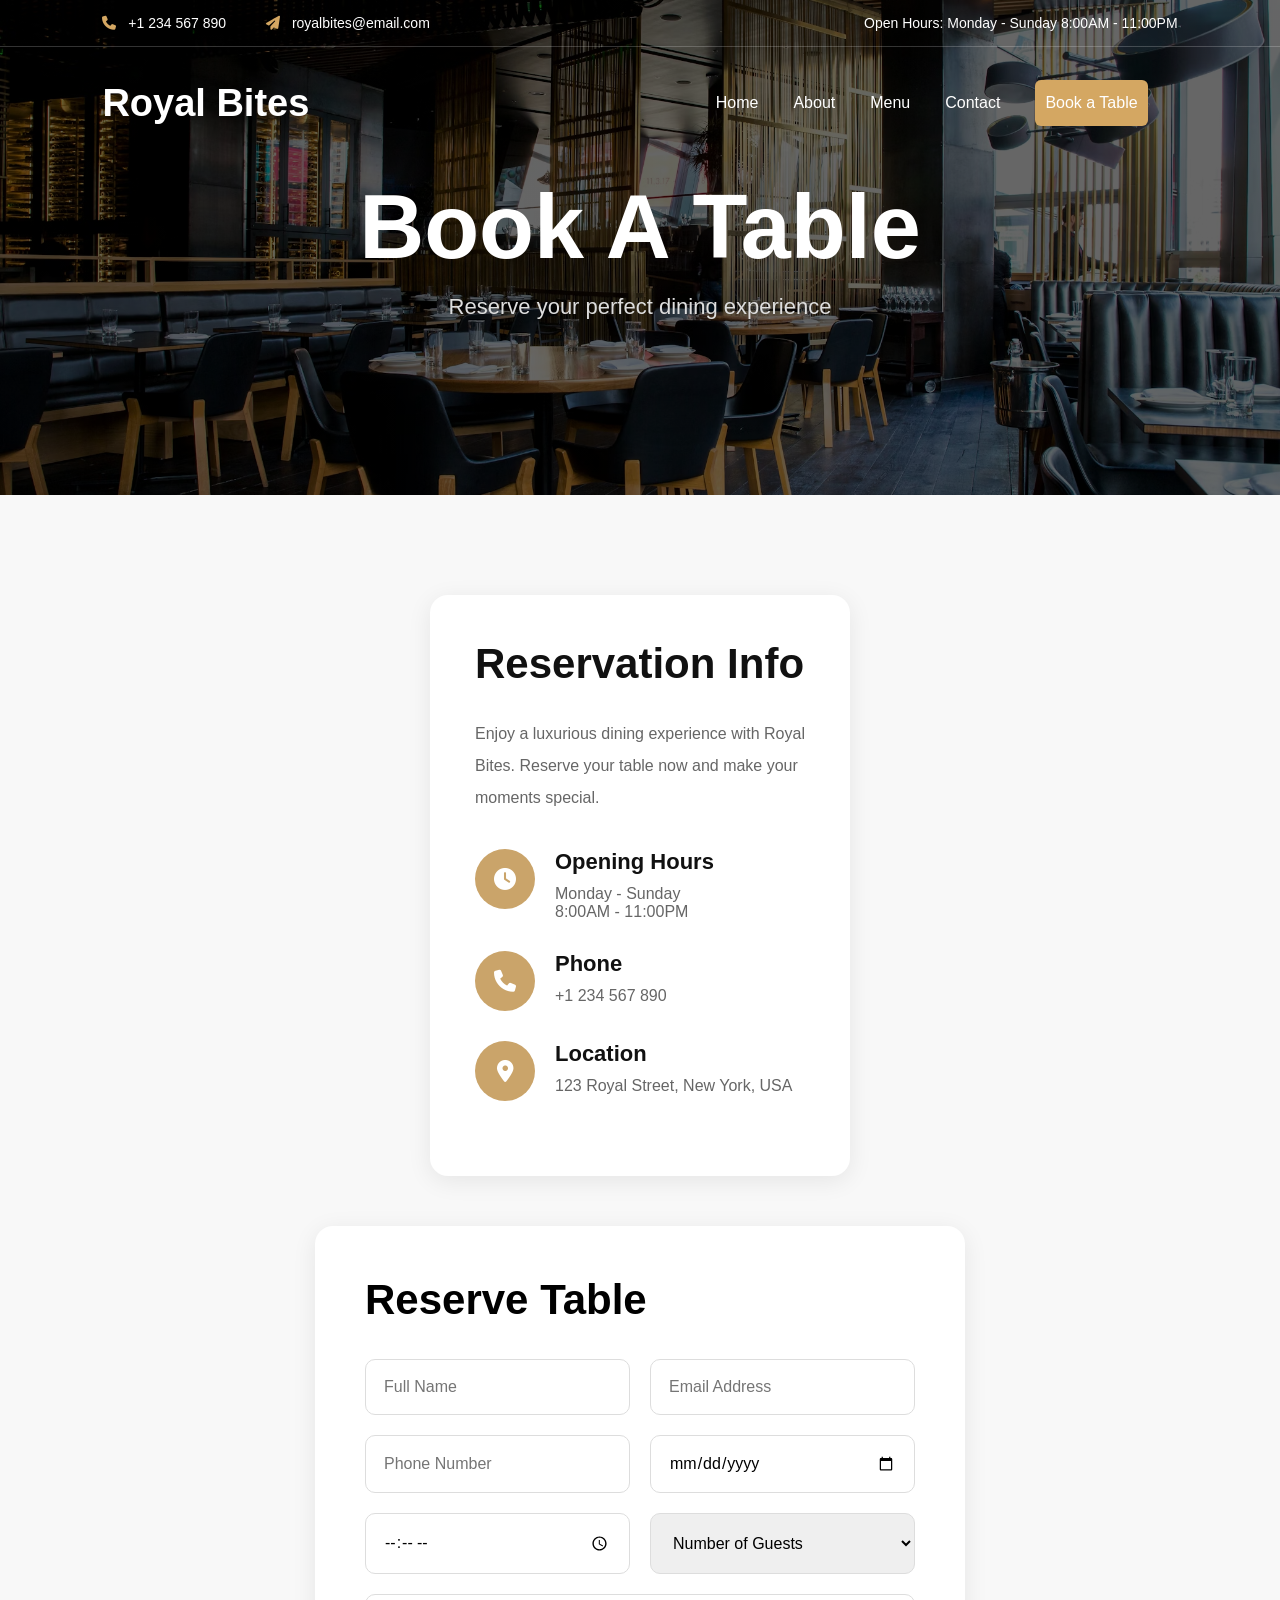
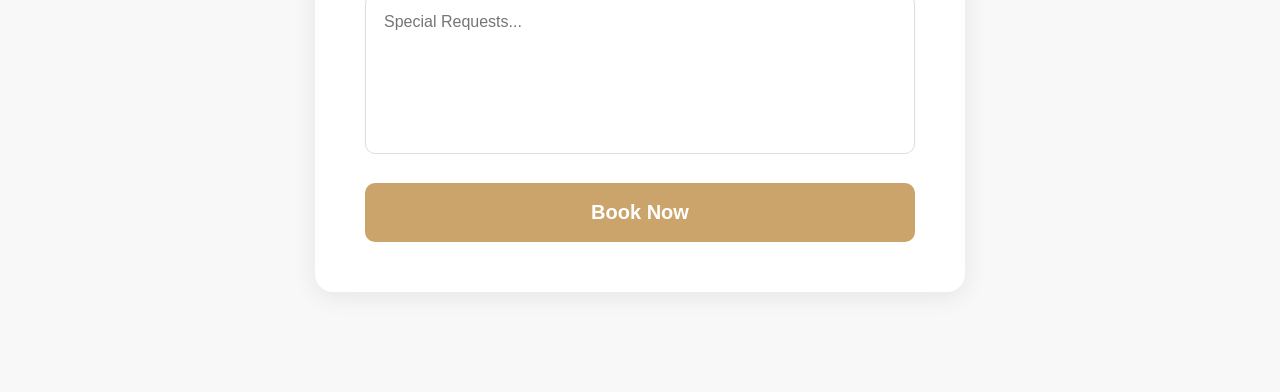
==== booktable.html @ 6e6b6b40 "changes" ====
<!DOCTYPE html>
<html lang="en">
<head>

<meta charset="UTF-8">
<meta name="viewport" content="width=device-width, initial-scale=1.0">

<title>Book a Table - Royal Bites</title>

<link rel="stylesheet"
href="https://cdnjs.cloudflare.com/ajax/libs/font-awesome/6.5.1/css/all.min.css"/>
<link rel="stylesheet" href="style.css">


</head>
<body>
    <div class="top-header">

        <div class="top-info">
    
          <span>
            <i class="fa-solid fa-phone"></i>
            +1 234 567 890
          </span>
    
          <span>
            <i class="fa-solid fa-paper-plane"></i>
            royalbites@email.com
          </span>
    
        </div>
    
        <div class="top-info">
    
          <span>
            Open Hours: Monday - Sunday 8:00AM - 11:00PM
          </span>
    
        </div>
    
      </div>
    
<!-- HERO -->
<div class="navbar">

    <div class="logo">
      Royal Bites
    </div>
    <div class="nav-links">

      <a href="index.html">Home</a>
      <a href="index.html#about">About</a>
      <a href="menu.html">Menu</a>
      <a href="contact.html">Contact</a>
      <a href="booktable.html" class="book-btn">
        Book a Table
    </a>
    

    </div>
    <div class="nav-right">

      <!-- CART -->
  
     
  
      <div class="hamburger">
  
          <span></span>
          <span></span>
          <span></span>
  
      </div>
  
  </div>
  </div>
<section class="booking-hero">

    <div class="booking-hero-content">

        <h1>Book A Table</h1>

        <p>
            Reserve your perfect dining experience
        </p>

    </div>

</section>

<!-- BOOKING SECTION -->

<section class="booking-section">

    <!-- LEFT -->

    <div class="booking-info">

        <h2>Reservation Info</h2>

        <p>
            Enjoy a luxurious dining experience
            with Royal Bites. Reserve your table
            now and make your moments special.
        </p>

        <div class="info-item">

            <div class="info-icon">
                <i class="fa-solid fa-clock"></i>
            </div>

            <div class="info-text">

                <h3>Opening Hours</h3>

                <span>
                    Monday - Sunday <br>
                    8:00AM - 11:00PM
                </span>

            </div>

        </div>

        <div class="info-item">

            <div class="info-icon">
                <i class="fa-solid fa-phone"></i>
            </div>

            <div class="info-text">

                <h3>Phone</h3>

                <span>
                    +1 234 567 890
                </span>

            </div>

        </div>

        <div class="info-item">

            <div class="info-icon">
                <i class="fa-solid fa-location-dot"></i>
            </div>

            <div class="info-text">

                <h3>Location</h3>

                <span>
                    123 Royal Street,
                    New York, USA
                </span>

            </div>

        </div>

    </div>

    <!-- FORM -->

    <form class="booking-form" id="bookingForm">

        <h2>Reserve Table</h2>

        <div class="form-row">

            <input type="text"
            placeholder="Full Name"
            required>

            <input type="email"
            placeholder="Email Address"
            required>

        </div>

        <div class="form-row">

            <input type="tel"
            placeholder="Phone Number"
            required>

            <input type="date"
            required>

        </div>

        <div class="form-row">

            <input type="time"
            required>

            <select required>

                <option value="">
                    Number of Guests
                </option>

                <option>1 Person</option>
                <option>2 People</option>
                <option>3 People</option>
                <option>4 People</option>
                <option>5+ People</option>

            </select>

        </div>

        <textarea
        placeholder="Special Requests..."
        ></textarea>

        <button type="submit">
            Book Now
        </button>

    </form>

</section>

<!-- POPUP -->

<div class="booking-popup" id="bookingPopup">

    <div class="popup-box">

        <div class="popup-icon">
            <i class="fa-solid fa-circle-check"></i>
        </div>

        <h2>Table Reserved!</h2>

        <p>
            Your reservation has been confirmed.
            We look forward to serving you.
        </p>

        <button id="closePopup">
            Continue
        </button>

    </div>

</div>


<script src="script.js"></script>
</body>
</html>
---- style.css ----
*{
    margin:0;
    padding:0;
    box-sizing:border-box;
    font-family:'Poppins',sans-serif;
  }
  
  body{
    overflow-x:hidden;
  }
  
  /* TOP HEADER */
  
  .top-header{
    width:100%;
    padding:15px 8%;
    display:flex;
    justify-content:space-between;
    align-items:center;
    position:absolute;
    top:0;
    left:0;
    z-index:1000;
    border-bottom:1px solid rgba(255,255,255,0.2);
  }
  
  .top-info{
    display:flex;
    gap:40px;
    color:white;
    font-size:14px;
  }
  
  .top-info span i{
    margin-right:8px;
    color:#d4a762;
  }
  
  /* NAVBAR */

 /* NAVBAR ACTIVE */
/* NAVBAR */


/* NAVBAR */
.hamburger{

  display:none;

  width:35px;

  cursor:pointer;

  z-index:2000;
}

.hamburger span{

  display:block;

  width:100%;
  height:3px;

  background:#fff;

  margin:7px 0;

  border-radius:5px;
  transition:0.4s ease;
}
.navbar{
    width:100%;
    padding:25px 8%;
    display:flex;
    justify-content:space-between;
    align-items:center;
  
    position:absolute;
  
    top:55px;
    left:0;
  
    z-index:1000;
  
    transition:0.4s ease;
  }
  
  /* FIXED NAVBAR ON SCROLL */
  
  .navbar.active{
  
    position:fixed;
  
    top:0;
  
    left:0;
  
    width:100%;
  
    background:rgba(0,0,0,0.88);
  
    backdrop-filter:blur(8px);
  
    padding:10px 8%;
  
    animation:navbarShow 0.4s ease;
  
  }
  
  /* ANIMATION */
  
  @keyframes navbarShow{
  
    from{
      transform:translateY(-100%);
    }
  
    to{
      transform:translateY(0);
    }
  
  }
  
  .navbar.active .logo{
    font-size:30px;
  }
  
  .navbar.active .nav-links a{
    font-size:14px;
  }
  
  .navbar.active .book-btn{
    padding:10px 22px;
  }
  
  .logo{
    color:white;
    font-size:38px;
    font-weight:700;
  }
  
  .nav-links{
    display:flex;
    align-items:center;
    gap:35px;
    margin-left: auto;
  }
  
  .nav-links a{
    text-decoration:none;
    color:white;
    font-size:16px;
    transition:0.3s;
  }
  
  .nav-links a:hover{
    color:#d4a762;
  }
  
  .book-btn{
    padding:14px 10px;
    background:#d4a762;
    color:white;
    border:none;
    border-radius:6px;
    cursor:pointer;
    font-size:15px;
    transition:0.3s;
  }
  
  .book-btn:hover{
    background:white;
    color:#d4a762;
  }
  
  /* HERO SECTION */
  
  .hero{
    width:100%;
    height:100vh;
  
    background:
    linear-gradient(rgba(0,0,0,0.65),
    rgba(0,0,0,0.65)),
    url('./assets/hero.jpeg');
  
    background-size:cover;
    background-position:center;
  
    display:flex;
    justify-content:center;
    align-items:center;
    text-align:center;
  
    color:white;
  
    position:relative;
  }
  
  .hero-content{
    margin-top:-80px;
  }
  
  .hero-content h2{
    font-family:'Great Vibes',cursive;
    font-size:95px;
    color:#d4a762;
    margin-bottom:10px;
    font-weight:400;
  }
  
  .hero-content h1{
    font-size:85px;
    font-weight:700;
    letter-spacing:3px;
    line-height:110px;
  }
  
  /* FOOD SLIDER */
  
  .food-slider{
    width:100%;
    position:absolute;
    bottom:20px;
    overflow:hidden;
    padding:20px 0;
  }
  
  .slider-track{
    display:flex;
    align-items:center;
    gap:80px;
    width:max-content;
  
    animation:scrollSlider 35s linear infinite;
  }
  
  .food-box{
    text-align:center;
    color:white;
    min-width:250px;
  }
  
  .food-box img{
    width:120px;
    height:120px;
    border-radius:50%;
    object-fit:cover;
    border:5px solid white;
    margin-bottom:15px;
  
    transition:0.4s;
  }
  
  .food-box img:hover{
    transform:scale(1.1);
  }
  
  .food-box h3{
    font-size:30px;
    margin-bottom:8px;
    font-weight:600;
  }
  
  .food-box p{
    font-size:15px;
    color:#ddd;
  }
  
  /* AUTO SLIDER */
  
  @keyframes scrollSlider{
  
    0%{
      transform:translateX(0);
    }
  
    100%{
      transform:translateX(-50%);
    }
  
  }
  
  /* RESPONSIVE */
  
  @media(max-width:991px){
  
    .top-header{
      display:none;
    }
  
    .navbar{

      width:100%;

      position:fixed;

      top:0;
      left:0;

      padding:18px 8%;

      background:rgba(0,0,0,0.88);

      display:flex;
      justify-content:space-between;
      align-items:center;

      z-index:1000;
  }
  
  .logo{

    font-size:30px;
}

/* SHOW HAMBURGER */

.hamburger{

    display:block;
}
/* CROSS ANIMATION */

.hamburger.open span:nth-child(1){

  transform:rotate(45deg)
  translate(7px,7px);
}

.hamburger.open span:nth-child(2){

  opacity:0;
}

.hamburger.open span:nth-child(3){

  transform:rotate(-45deg)
  translate(7px,-7px);
}
.nav-links{

  position:absolute;

  top:100%;
  left:0;

  width:100%;

  background:#111;

  flex-direction:column;

  align-items:center;

  gap:25px;

  padding:35px 0;

  display:none;
}

/* ACTIVE MENU */

.nav-links.active{

  display:flex;
}

/* LINKS */

.nav-links a{

  font-size:18px;
}

/* BUTTON */

.book-btn{

  display:flex;

  align-items:center;
  justify-content:center;

  width:180px;

  padding:14px 20px;

  margin:15px auto 0;

  font-size:17px;

  border-radius:8px;
}

  
    .hero-content h2{
      font-size:65px;
    }
  
    .hero-content h1{
      font-size:50px;
      line-height:70px;
    }
  
    .slider-track{
      gap:40px;
    }
  
    .food-box{
      min-width:180px;
    }
  
    .food-box img{
      width:90px;
      height:90px;
    }
  
    .food-box h3{
      font-size:22px;
    }
  
  }
  
  @media(max-width:600px){
  
    .navbar{

      padding:16px 6%;
  }

  .logo{

      font-size:24px;
  }

  .hamburger span{

      width:28px;
  }

    .hero-content h2{
      font-size:45px;
    }
  
    .hero-content h1{
      font-size:34px;
      line-height:50px;
    }
  
    .food-box img{
      width:75px;
      height:75px;
    }
  
    .food-box h3{
      font-size:18px;
    }
  
    .food-box p{
      font-size:13px;
    }
  
  }
  /* ABOUT SECTION */

.about-section{
  width:100%;
  padding:120px 8%;
  background:#f8f8f8;
  overflow: hidden;
}

.about-container{
  display:flex;
  justify-content:center;
  align-items:center;
  gap:60px;
  flex-wrap:wrap;
}

/* IMAGES */

.about-images{
  display:flex;
  gap:20px;
}

.about-images img{
  width:320px;
  height:550px;
  object-fit:cover;

  opacity:0;
  transform:translateY(100px);

  transition:1s ease;
}

.about-images img.show{
  opacity:1;
  transform:translateY(0);
}

.img2{
  margin-top:40px;
}

/* CONTENT */

.about-content{
  max-width:500px;

  opacity:0;
  transform:translateY(100px);

  transition:1s ease;
}

.about-content.show{
  opacity:1;
  transform:translateY(0);
}

.about-title{
  font-family:'Great Vibes',cursive;
  font-size:90px;
  color:#d4a762;
  font-weight:400;
  margin-bottom:-30px;
}

.about-content h1{
  font-size:65px;
  line-height:80px;
  margin-bottom:25px;
  color:#222;
}

.about-content p{
  font-size:18px;
  line-height:35px;
  color:#666;
  margin-bottom:30px;
}

.timing{
  font-size:22px;
  margin-bottom:20px;
  color:#333;
}

.phone{
  font-size:50px;
  color:#d4a762;
  font-weight:700;
}

/* COUNTERS */

.counter-section{
    margin-top:40px;
  
    padding-bottom:1px;
  
    display:flex;
    justify-content:space-between;
    align-items:center;
  
    flex-wrap:wrap;
    gap:40px;
  
    
  }

.counter-box{
  text-align:center;

  opacity:0;
  transform:translateY(100px);

  transition:1s ease;
}

.counter-box.show{
  opacity:1;
  transform:translateY(0);
}

.counter-box h1{
  font-size:70px;
  color:#d4a762;
  margin-bottom:10px;
}

.counter-box p{
  color:#555;
  font-size:18px;
}

/* RESPONSIVE */

@media(max-width:1200px){

  .about-content h1{
    font-size:50px;
    line-height:65px;
  }

}

@media(max-width:991px){

  .about-images{
    flex-direction:column;
  }

  .img2{
    margin-top:0;
  }

  .about-images img{
    width:100%;
    height:450px;
  }

  .about-content{
    text-align:center;
  }

  .counter-section{
    justify-content:center;
  }

}

@media(max-width:600px){

  .about-title{
    font-size:60px;
  }

  .about-content h1{
    font-size:38px;
    line-height:55px;
  }

  .about-content p{
    font-size:16px;
    line-height:30px;
  }

  .phone{
    font-size:35px;
  }

  .counter-box h1{
    font-size:50px;
  }

}

/* ABOUT SECTION */

.about-section{
    width:100%;
    padding:120px 10% ;
  

    background:#f8f8f8;
  }
  
  .about-container{
    display:flex;
    justify-content:center;
    align-items:center;
    gap:60px;
    flex-wrap:wrap;
  }
  
  /* IMAGES */
  
  .about-images{
    display:flex;
    gap:20px;
  }
  
  .about-images img{
    width:320px;
    height:550px;
    object-fit:cover;
  
    opacity:0;
    transform:translateY(100px);
  
    transition:1s ease;
  }
  
  .about-images img.show{
    opacity:1;
    transform:translateY(0);
  }
  
  .img2{
    margin-top:40px;
  }
  
  /* CONTENT */
  
 /* TEXT ANIMATION */

.about-content{
    opacity:0;
    transform:translateX(120px);
    transition:1.2s ease;
  }
  
  .about-content.show{
    opacity:1;
    transform:translateX(0);
  }
  
  .about-title{
    font-family:'Great Vibes',cursive;
    font-size:90px;
    color:#d4a762;
    font-weight:400;
    margin-bottom:-30px;
  }
  
  .about-content h1{
    font-size:65px;
    line-height:80px;
    margin-bottom:25px;
    color:#222;
  }
  
  .about-content p{
    font-size:18px;
    line-height:35px;
    color:#666;
    margin-bottom:30px;
  }
  
  .timing{
    font-size:22px;
    margin-bottom:20px;
    color:#333;
  }
  
  .phone{
    font-size:50px;
    color:#d4a762;
    font-weight:700;
  }
  
  /* COUNTERS */
  
  .counter-section{
    margin-top:40px;
  
    display:flex;
    justify-content:space-between;
    align-items:center;
  
    flex-wrap:wrap;
    gap:40px;
  }
  
  .counter-box{
    text-align:center;
  
    opacity:0;
    transform:translateY(100px);
  
    transition:1s ease;
  }
  
  .counter-box.show{
    opacity:1;
    transform:translateY(0);
  }
  
  .counter-box h1{
    font-size:70px;
    color:#d4a762;
    margin-bottom:10px;
  }
  
  .counter-box p{
    color:#555;
    font-size:18px;
  }
  
  /* RESPONSIVE */
  
  @media(max-width:1200px){
  
    .about-content h1{
      font-size:50px;
      line-height:65px;
    }
  
  }
  
  @media(max-width:991px){
  
    .about-images{
      flex-direction:column;
    }
  
    .img2{
      margin-top:0;
    }
  
    .about-images img{
      width:100%;
      height:450px;
    }
  
    .about-content{
      text-align:center;
    }
  
    .counter-section{
      justify-content:center;
    }
  
  }
  
  @media(max-width:600px){
  
    .about-title{
      font-size:60px;
    }
  
    .about-content h1{
      font-size:38px;
      line-height:55px;
    }
  
    .about-content p{
      font-size:16px;
      line-height:30px;
    }
  
    .phone{
      font-size:35px;
    }
  
    .counter-box h1{
      font-size:50px;
    }
  
  }
  /* =========================
   SERVICES SECTION
========================= */

.services-section{

    width:100%;
    padding:70px 8% 100px;
    background:#f3f3f3;
    overflow:hidden;
}

/* =========================
   SECTION TITLE
========================= */

.service-title{

    text-align:center;
    margin-bottom:90px;
}

/* GOLD SCRIPT TEXT */

.service-title h3{

    font-family:'Great Vibes',cursive;
    font-size:95px;
    color:#c9a46a;
    font-weight:400;
    line-height:1;
    margin-bottom:-35px;
}

/* MAIN TITLE */

.service-title h1{

    font-size:72px;
    color:#222;
    font-weight:800;
    line-height:1.1;
}

/* =========================
   SERVICES CONTAINER
========================= */

.services-container{

    display:flex;
    justify-content:center;
    align-items:flex-start;
    gap:35px;
    flex-wrap:wrap;
}

/* =========================
   SERVICE CARD
========================= */

.service-box{

    width:320px;
    background:#fff;
    padding:45px 30px;
    border-radius:20px;
    text-align:center;
    transition:0.5s ease;
    box-shadow:0 5px 20px rgba(0,0,0,0.05);
}

/* HOVER EFFECT */

.service-box:hover{

    transform:translateY(-15px);
    box-shadow:0 15px 35px rgba(0,0,0,0.12);
}

/* ICON */

.service-box i{

    font-size:60px;
    color:#c9a46a;
    margin-bottom:30px;
    transition:0.4s ease;
}

/* ICON HOVER */

.service-box:hover i{

    transform:scale(1.1) rotate(5deg);
}

/* HEADING */

.service-box h2{

    font-size:33px;
    color:#111;
    font-weight:700;
    margin-bottom:25px;
    transition:0.3s ease;
}

/* HEADING HOVER */

.service-box:hover h2{

    color:#c9a46a;
}

/* PARAGRAPH */

.service-box p{

    font-size:18px;
    color:#666;
    line-height:2;
}

/* =========================
   RISE UP ANIMATION
========================= */
/* =========================
   SCROLL RISE UP ANIMATION
========================= */

.service-title,
.service-box{

    opacity:0;
    transform:translateY(90px);
    transition:1s ease;
}

/* SHOW ANIMATION */

.service-title.show,
.service-box.show{

    opacity:1;
    transform:translateY(0);
}

/* =========================
   RESPONSIVE
========================= */

@media(max-width:991px){

    .services-section{

        padding:90px 6%;
    }

    .service-title{

        margin-bottom:70px;
    }

    .service-title h3{

        font-size:75px;
        margin-bottom:-25px;
    }

    .service-title h1{

        font-size:55px;
    }

    .services-container{

        gap:30px;
    }

    .service-box{

        width:280px;
        padding:40px 25px;
    }

    .service-box i{

        font-size:52px;
    }

    .service-box h2{

        font-size:28px;
    }

    .service-box p{

        font-size:16px;
        line-height:1.8;
    }
}

@media(max-width:600px){

    .services-section{

        padding:70px 5%;
    }

    .service-title{

        margin-bottom:55px;
    }

    .service-title h3{

        font-size:58px;
        margin-bottom:-18px;
    }

    .service-title h1{

        font-size:38px;
    }

    .services-container{

        flex-direction:column;
        align-items:center;
        gap:25px;
    }

    .service-box{

        width:100%;
        max-width:350px;
        padding:35px 22px;
    }

    .service-box i{

        font-size:45px;
        margin-bottom:22px;
    }

    .service-box h2{

        font-size:24px;
        margin-bottom:18px;
    }

    .service-box p{

        font-size:15px;
        line-height:1.7;
    }
}
/* TESTIMONIAL SECTION */

.testimonial-section{
    width:100%;
    padding:100px 8% 100px;
    background:#ffffff;
    overflow:hidden;
}

.testimonial-title{
    position:relative;
    text-align:center;
    margin-bottom:90px;
}

.testimonial-title span{
    position:absolute;
    top:-95px;
    left:50%;
    transform:translateX(-50%);

    font-size:110px;
    font-family:cursive;
    color:#caa46a;
    font-weight:500;

    z-index:1;
    opacity:0.9;
}

.testimonial-title h2{
    position:relative;

    font-size:65px;
    font-weight:900;
    color:#222;

    z-index:2;
    margin-top:40px;
}

/* SLIDER */

/* SLIDER WRAPPER */

.testimonial-wrapper{

    width:100%;
    overflow:hidden;
    position:relative;
}

/* TRACK */

.testimonial-track{

    display:flex;
    gap:30px;

    transition:0.5s ease;
}
/* DOTS */

.testimonial-dots{

    display:flex;
    justify-content:center;
    align-items:center;
    gap:14px;

    margin-top:45px;
}

.dot{

    width:16px;
    height:16px;

    border:none;
    border-radius:50%;

    background:#d6d6d6;
    cursor:pointer;

    transition:0.4s ease;
}

/* ACTIVE DOT */

.dot.active{

    background:#caa46a;
    transform:scale(1.1);
}

/* HOVER */

.dot:hover{

    background:#caa46a;
}
/* CARD */

.testimonial-card{
    min-width:calc((100% - 60px) / 3);
    background:#fff;
    padding:45px 30px;
    border-radius:12px;
    text-align:center;
    box-shadow:0 5px 20px rgba(0,0,0,0.05);
}

.testimonial-img{
    width:120px;
    height:120px;
    margin:auto;
    position:relative;
    margin-bottom:30px;
}

.testimonial-img img{
    width:100%;
    height:100%;
    border-radius:50%;
    object-fit:cover;
}

.quote-icon{
    position:absolute;
    right:0;
    bottom:0;
    width:42px;
    height:42px;
    border-radius:50%;
    background:#caa46a;
    display:flex;
    align-items:center;
    justify-content:center;
    color:#fff;
    font-size:16px;
}

.testimonial-card p{
    font-size:17px;
    line-height:2;
    color:#666;
    margin-bottom:28px;
}

.testimonial-card h3{
    font-size:30px;
    color:#111;
    margin-bottom:10px;
}

.testimonial-card span{
    font-size:14px;
    letter-spacing:3px;
    color:#999;
    font-weight:600;
}

/* RESPONSIVE */

@media(max-width:991px){

    .testimonial-card{
        min-width:calc((100% - 30px) / 2);
    }

}

@media(max-width:700px){

    .testimonial-card{
        min-width:100%;
    }

    .testimonial-title span{
        font-size:65px;
        top:-35px;
    }

    .testimonial-title h2{
        font-size:42px;
    }

}
@media(max-width:768px){

    .testimonial-title h2{

        font-size:55px;
        line-height:65px;
        margin-top:10px;
    }

    .testimonial-title span{

        font-size:85px;
        top:-85px;
    }

}
/* =========================
   FOOTER SECTION
========================= */

.footer{
    width:100%;
    background:#111;
    padding:90px 8% 30px;
}

.footer-container{
    display:grid;
    grid-template-columns:
    repeat(4,1fr);

    gap:50px;
}

.footer-box h2{
    color:#fff;
    font-size:28px;
    margin-bottom:25px;
    font-weight:700;
}

.footer-box p{
    color:#bdbdbd;
    font-size:16px;
    line-height:30px;
    margin-bottom:12px;
}

.footer-box ul{
    list-style:none;
}

.footer-box ul li{
    margin-bottom:15px;
}

.footer-box ul li a{
    text-decoration:none;
    color:#bdbdbd;
    font-size:16px;
    transition:0.3s;
}

.footer-box ul li a:hover{
    color:#caa46a;
    padding-left:5px;
}

/* SOCIAL ICONS */

.footer-social{
    display:flex;
    gap:15px;
    margin-top:25px;
}

.footer-social a{
    width:45px;
    height:45px;

    display:flex;
    align-items:center;
    justify-content:center;

    border-radius:50%;
    background:#1d1d1d;

    color:#fff;
    font-size:18px;

    text-decoration:none;
    transition:0.3s;
}

.footer-social a:hover{
    background:#caa46a;
    transform:translateY(-5px);
}

/* NEWSLETTER */

.footer-form{
    margin-top:20px;
}

.footer-form input{
    width:100%;
    height:55px;

    border:none;
    outline:none;

    padding:0 15px;
    margin-bottom:15px;

    background:#1f1f1f;
    color:#fff;

    font-size:15px;
}

.footer-form button{
    width:100%;
    height:55px;

    border:none;
    outline:none;

    background:#caa46a;
    color:#fff;

    font-size:17px;
    font-weight:600;

    cursor:pointer;
    transition:0.3s;
}

.footer-form button:hover{
    background:#b78d4d;
}

/* COPYRIGHT */

.footer-bottom{
    text-align:center;
    margin-top:70px;
    border-top:1px solid #222;
    padding-top:25px;
}

.footer-bottom p{
    color:#aaa;
    font-size:15px;
}

/* =========================
   RESPONSIVE
========================= */

@media(max-width:991px){

    .footer-container{
        grid-template-columns:
        repeat(2,1fr);
    }

}

@media(max-width:600px){

    .footer{
        padding:70px 6% 25px;
    }

    .footer-container{
        grid-template-columns:1fr;
        gap:40px;
    }

    .footer-box h2{
        font-size:24px;
    }

}

@media(max-width:768px){

  .food-slider{

      width:100%;
      overflow-x:auto;

      padding-bottom:10px;

      scrollbar-width:none;
  }

  .food-slider::-webkit-scrollbar{
      display:none;
  }

  .slider-track{

      display:flex;
      gap:20px;

      width:max-content;
  }

  .food-box{

      min-width:140px;
  }

  .food-box img{

      width:80px;
      height:80px;
  }

  .food-box h3{

      font-size:18px;
  }

  .food-box p{

      font-size:12px;
  }

}

/* =========================
MENU SECTION
========================= */

.menu-section{

  width:100%;
  padding:100px 8%;
  background:#fff;
}

/* TITLE */

.menu-title{

  position:relative;
  text-align:center;
  margin-bottom:80px;
}

.menu-title span{

  position:absolute;
  top:-70px;
  left:50%;
  transform:translateX(-50%);

  font-size:90px;
  color:#caa46a;
  font-family:cursive;
}

.menu-title h2{

  font-size:55px;
  color:#222;
  font-weight:900;
  position:relative;
  z-index:2;
}

/* TABS */

.menu-tabs{

  display:flex;
  justify-content:center;
  gap:20px;
  flex-wrap:wrap;

  margin-bottom:70px;
}

.tab-btn{

  padding:18px 40px;
  border:none;
  background:#f3f3f3;

  font-size:20px;
  font-weight:700;

  cursor:pointer;
  transition:0.4s;
}

.tab-btn.active{

  background:#caa46a;
  color:#fff;
}

/* GRID */

.menu-grid{

  display:grid;
  grid-template-columns:repeat(2,1fr);
}

/* ITEM */

.menu-item{

  display:grid;
  grid-template-columns:1fr 1fr;
}

/* IMAGE */

.menu-img img{

  width:100%;
  height:100%;
  object-fit:cover;
  display:block;
}

/* CONTENT */

.menu-content{

  padding:40px 35px;
  border:1px solid #eee;

  display:flex;
  flex-direction:column;
  justify-content:center;
}

.menu-top{

  display:flex;
  justify-content:space-between;
  align-items:flex-start;

  margin-bottom:20px;
}

.menu-top h3{

  font-size:28px;
  line-height:1.4;
  color:#222;
}

.menu-top span{

  font-size:20px;
  color:#caa46a;
  font-weight:700;
}

.menu-content p{

  font-size:20px;
  line-height:1.8;
  color:#666;

  margin-bottom:25px;
}

/* ORDER BUTTON */

.menu-content button{

  width:180px;
  height:60px;

  border:none;
  background:#caa46a;
  color:#fff;

  font-size:22px;
  font-weight:600;

  cursor:pointer;

  transition:0.4s ease;
}

/* HOVER EFFECT */

.menu-content button:hover{

  background:#f4f0f0;
  color:#caa46a;
  transform:translateY(-5px);

  box-shadow:0 10px 20px rgba(0,0,0,0.2);
}

/* CLICK EFFECT */

.menu-content button:active{

  transform:scale(0.95);
}

/* RESPONSIVE */

@media(max-width:991px){

  .menu-grid{

      grid-template-columns:1fr;
  }

}

@media(max-width:768px){

  .menu-item{

      grid-template-columns:1fr;
  }

  .menu-content{

      padding:30px;
  }

  .menu-top h3{

      font-size:24px;
  }

  .menu-content p{

      font-size:18px;
  }

}


/* =========================
   NAV RIGHT
========================= */

.nav-right{

  display:flex;
  align-items:center;
  gap:20px;
  margin-left:30px;
}

/* =========================
 CART ICON
========================= */
.cart-icon{

  width:50px;
  height:50px;

  min-width:50px;
  min-height:50px;

  border-radius:50%;

  background:#caa46a;

  display:flex;
  align-items:center;
  justify-content:center;

  position:relative;

  color:#fff;

  font-size:18px;

  cursor:pointer;

  flex-shrink:0;
}

.cart-icon:hover{

  transform:translateY(-3px);
}

/* CART COUNT */

.cart-icon span{

  position:absolute;

  top:-6px;
  right:-6px;

  width:22px;
  height:22px;

  border-radius:50%;

  background:#fff;

  color:#111;

  font-size:12px;
  font-weight:700;

  display:flex;
  align-items:center;
  justify-content:center;
}

/* =========================
 CART SIDEBAR
========================= */
.cart-sidebar{

  position:fixed;

  top:0;
  right:-400px;

  width:400px;
  height:100vh;

  background:#fff;

  z-index:3000;

  transition:0.5s ease;

  display:flex;
  flex-direction:column;
}


/* ACTIVE */

.cart-sidebar.active{

  right:0;
}

/* TOP */

.cart-top{

  display:flex;
  justify-content:space-between;
  align-items:center;

  padding:35px 30px 20px;
}

.cart-top h2{

  font-size:55px;
  font-weight:800;
}

.close-cart{

  font-size:55px;
  cursor:pointer;
}

/* ITEMS */

.cart-items p{

  font-size:18px;
  color:#666;
}

/* =========================
 OVERLAY
========================= */

.cart-overlay{

  position:fixed;

  top:0;
  left:0;

  width:100%;
  height:100vh;

  background:rgba(0,0,0,0.5);

  opacity:0;
  visibility:hidden;

  transition:0.4s ease;

  z-index:2500;
}

.cart-overlay.active{

  opacity:1;
  visibility:visible;
}

/* =========================
 MOBILE
========================= */

@media(max-width:991px){

  .nav-right{

      gap:16px;
  }

  .cart-icon{

      width:42px;
      height:42px;

      font-size:16px;
  }

}

@media(max-width:600px){

  .cart-sidebar{

      width:100%;
  }

}
/* =========================
   MOBILE FIX
========================= */

@media(max-width:768px){

  /* TESTIMONIAL */

  .testimonial-section{

      padding:80px 5% 80px;
  }

  .testimonial-title{

      margin-bottom:40px;
  }

  .testimonial-title span{

      font-size:85px;

      top:-30px;

      width:100%;

      text-align:center;
  }

  .testimonial-title h2{

      font-size:58px;

      line-height:65px;
  }

  .testimonial-card{

      min-width:100%;

      padding:35px 25px;
  }

  .testimonial-card p{

      font-size:16px;

      line-height:1.9;
  }

  .testimonial-card h3{

      font-size:28px;
  }

  /* CART SIDEBAR */
  .cart-sidebar{

    width:320px;

    right:-320px;

    top:0;

    height:100vh;

    background:#fff;

    z-index:3000;

    transition:0.5s ease;
}

  .cart-sidebar.active{

      right:0;
  }

  /* PREVENT PAGE PUSH */

  body{

      overflow-x:hidden;
  }

}
@media(max-width:991px){

  .hamburger{

      display:block;
  }
  .book-btn{

    display:flex;

    align-items:center;
    justify-content:center;

    width:130px;

    padding:14px 10px;

    margin:15px auto 10;

    font-size:17px;

    border-radius:8px;
}

 

  .nav-right{

      gap:14px;
  }

  .cart-icon{

      width:45px;
      height:45px;

      min-width:45px;
      min-height:45px;
  }
}
.cart-item{

  display:flex;
  align-items:center;
  gap:15px;

  margin-bottom:25px;

  border-bottom:1px solid #eee;

  padding-bottom:15px;
}

.cart-item img{

  width:80px;
  height:80px;

  object-fit:cover;
  border-radius:10px;
}

.cart-details{

  flex:1;
}

.cart-details h4{

  font-size:18px;
  margin-bottom:6px;
}

.cart-details p{

  color:#caa46a;
  font-weight:700;
  margin-bottom:5px;
}

.cart-details span{

  color:#666;
  font-size:14px;
}

.remove-btn{

  border:none;
  background:red;
  color:#fff;

  width:28px;
  height:28px;

  border-radius:50%;

  cursor:pointer;
}
.cart-items{

  flex:1;

  overflow-y:auto;

  padding:0 30px;
}
.cart-bottom{

  padding:25px 30px;

  border-top:1px solid #eee;

  display:flex;
  flex-direction:column;
  align-items:center;
  justify-content:center;
}

/* TOTAL */

.cart-total{

  font-size:32px;
  font-weight:700;

  margin-bottom:25px;
}

/* CHECKOUT BUTTON */

.checkout-btn{

  width:100%;

  padding:18px;

  border:none;

  background:#caa46a;

  color:#fff;

  font-size:22px;
  font-weight:700;

  border-radius:10px;

  cursor:pointer;

  transition:0.4s ease;
}

/* HOVER */

.checkout-btn:hover{

  background:#b78f53;

  transform:translateY(-3px);
}

/* MOBILE */

@media(max-width:768px){

  .cart-sidebar{

      width:320px;
      right:-320px;
  }

  .cart-top h2{

      font-size:42px;
  }

  .close-cart{

      font-size:42px;
  }

  .cart-total{

      font-size:26px;
  }

  .checkout-btn{

      font-size:18px;
      padding:16px;
  }
}
@media(max-width:768px){

  .checkout-section{

      flex-direction:column;

      align-items:center;

      padding:50px 5%;
  }

  .checkout-box{

      width:100%;
      max-width:400px;

      min-height:auto;
  }

}
/* POPUP OVERLAY */

.order-popup{

  position:fixed;

  top:0;
  left:0;

  width:100%;
  height:100vh;

  background:rgba(0,0,0,0.6);

  display:flex;
  align-items:center;
  justify-content:center;

  opacity:0;
  visibility:hidden;

  transition:0.4s ease;

  z-index:5000;
}

/* ACTIVE */

.order-popup.active{

  opacity:1;
  visibility:visible;
}

/* POPUP BOX */

.popup-box{

  width:90%;
  max-width:420px;

  background:#fff;

  padding:50px 35px;

  border-radius:18px;

  text-align:center;

  animation:popupScale 0.5s ease;
}

/* ICON */

.success-icon{

  font-size:90px;

  margin-bottom:20px;
}

/* HEADING */

.popup-box h2{

  font-size:40px;

  margin-bottom:15px;

  color:#111;
}

/* TEXT */

.popup-box p{

  font-size:18px;

  color:#666;

  line-height:1.8;

  margin-bottom:30px;
}

/* BUTTON */

.popup-box button{

  padding:16px 35px;

  border:none;

  background:#caa46a;

  color:#fff;

  font-size:18px;
  font-weight:600;

  border-radius:10px;

  cursor:pointer;

  transition:0.4s ease;
}

.popup-box button:hover{

  background:#b88f52;
}

/* ANIMATION */

@keyframes popupScale{

  0%{

      transform:scale(0.5);
      opacity:0;
  }

  100%{

      transform:scale(1);
      opacity:1;
  }
}


*{
    margin:0;
    padding:0;
    box-sizing:border-box;
    font-family:sans-serif;
}

body{
    background:#f5f5f5;
}

/* HERO SECTION */

.booking-hero{

    width:100%;
    height:55vh;

    background:
    linear-gradient(rgba(0,0,0,0.6),
    rgba(0,0,0,0.6)),
    url("./assets/contact.avif");

    background-size:cover;
    background-position:center;

    display:flex;
    align-items:center;
    justify-content:center;

    text-align:center;
}

.booking-hero-content h1{

    font-size:90px;
    color:#fff;

    margin-bottom:15px;
}

.booking-hero-content p{

    font-size:22px;
    color:#ddd;
}

/* BOOKING SECTION */

.booking-section{

    width:100%;

    min-height:100vh;

    padding:100px 8%;

    display:flex;
    justify-content:center;
    align-items:center;

    gap:50px;

    flex-wrap:wrap;
}

/* LEFT SIDE */

.booking-info{

    width:420px;

    background:#fff;

    padding:45px;

    border-radius:18px;

    box-shadow:0 5px 25px rgba(0,0,0,0.08);
}

.booking-info h2{

    font-size:42px;

    margin-bottom:30px;

    color:#111;
}

.booking-info p{

    color:#666;

    line-height:2;

    margin-bottom:35px;
}

.info-item{

    display:flex;
    gap:20px;

    margin-bottom:30px;
}

.info-icon{

    width:60px;
    height:60px;

    border-radius:50%;

    background:#caa46a;

    display:flex;
    align-items:center;
    justify-content:center;

    color:#fff;

    font-size:22px;

    flex-shrink:0;
}

.info-text h3{

    font-size:22px;

    margin-bottom:8px;
}

.info-text span{

    color:#666;
}

/* FORM */

.booking-form{

    width:650px;

    background:#fff;

    padding:50px;

    border-radius:18px;

    box-shadow:0 5px 25px rgba(0,0,0,0.08);
}

.booking-form h2{

    font-size:42px;

    margin-bottom:35px;
}

.form-row{

    display:flex;
    gap:20px;

    margin-bottom:20px;
}

.booking-form input,
.booking-form select,
.booking-form textarea{

    width:100%;

    padding:18px;

    border:1px solid #ddd;

    border-radius:10px;

    outline:none;

    font-size:16px;
}

.booking-form textarea{

    height:160px;

    resize:none;

    margin-bottom:25px;
}

/* BUTTON */

.booking-form button{

    width:100%;

    padding:18px;

    border:none;

    background:#caa46a;

    color:#fff;

    font-size:20px;
    font-weight:600;

    border-radius:10px;

    cursor:pointer;

    transition:0.4s ease;
}

.booking-form button:hover{

    background:#b88f52;

    transform:translateY(-3px);
}

/* POPUP */

.booking-popup{

    position:fixed;

    top:0;
    left:0;

    width:100%;
    height:100vh;

    background:rgba(0,0,0,0.6);

    display:flex;
    align-items:center;
    justify-content:center;

    opacity:0;
    visibility:hidden;

    transition:0.4s ease;

    z-index:5000;
}

.booking-popup.active{

    opacity:1;
    visibility:visible;
}

.popup-box{

    width:90%;
    max-width:420px;

    background:#fff;

    padding:50px 35px;

    border-radius:18px;

    text-align:center;

    animation:popupScale 0.5s ease;
}

.popup-icon{

    font-size:90px;

    margin-bottom:20px;
}

.popup-box h2{

    font-size:40px;

    margin-bottom:15px;
}

.popup-box p{

    color:#666;

    line-height:1.8;

    margin-bottom:30px;
}

.popup-box button{

    padding:15px 35px;

    border:none;

    background:#caa46a;

    color:#fff;

    border-radius:10px;

    font-size:18px;

    cursor:pointer;

    transition:0.4s ease;
}

.popup-box button:hover{

    background:#b88f52;
}

/* ANIMATION */

@keyframes popupScale{

    0%{

        transform:scale(0.5);
        opacity:0;
    }

    100%{

        transform:scale(1);
        opacity:1;
    }
}

/* RESPONSIVE */

@media(max-width:991px){

    .booking-section{

        flex-direction:column;
    }

    .booking-form,
    .booking-info{

        width:100%;
        max-width:700px;
    }
}

@media(max-width:768px){

    .booking-hero-content h1{

        font-size:60px;
    }

    .booking-section{

        padding:70px 5%;
    }

    .booking-form,
    .booking-info{

        padding:35px 25px;
    }

    .form-row{

        flex-direction:column;
    }
}


body{

    font-family:sans-serif;
    background:#f5f5f5;
}


.checkout-section{

    width:100%;
    min-height:100vh;

    display:flex;
    justify-content:center;
    align-items:center;

    gap:40px;

    padding:80px 8%;
}
.checkout-box{

    background:#fff;
    width:500px;
    min-height:580px;
    padding:35px;

    border-radius:12px;

    box-shadow:0 5px 20px rgba(0,0,0,0.08);
}
#order-summary{

    margin-top:40px;
}
.checkout-box h2{

    margin-bottom:30px;
}

.order-item{

    display:flex;
    justify-content:space-between;

    margin-bottom:18px;
}

.total{

    margin-top:25px;

    font-size:24px;
    font-weight:700;

    color:#caa46a;
}

.checkout-form input,
.checkout-form textarea,
.checkout-form select{

    width:100%;

    padding:15px;

    margin-bottom:18px;

    border:1px solid #ddd;

    border-radius:8px;

    outline:none;
}

.checkout-form button{

    width:100%;

    padding:16px;

    border:none;

    background:#caa46a;

    color:#fff;

    font-size:18px;

    border-radius:8px;

    cursor:pointer;
}

@media(max-width:768px){

    .checkout-section{

        grid-template-columns:1fr;
    }
}




*{
    margin:0;
    padding:0;
    box-sizing:border-box;
    font-family:sans-serif;
}

body{
    background:#f8f8f8;
}

/* HERO */

.contact-hero{

    width:100%;
    height:55vh;

    background:
    linear-gradient(rgba(0,0,0,0.6),
    rgba(0,0,0,0.6)),
    url("./assets/contact.avif");

    background-size:cover;
    background-position:center;

    display:flex;
    align-items:center;
    justify-content:center;

    text-align:center;
}

.contact-hero-content h1{

    font-size:90px;
    color:#fff;

    margin-bottom:15px;
}

.contact-hero-content p{

    font-size:22px;
    color:#ddd;
}

/* CONTACT SECTION */

.contact-section{

    width:100%;

    padding:100px 8%;

    display:flex;
    justify-content:center;
    gap:40px;

    flex-wrap:wrap;
}

/* LEFT */

.contact-info{

    width:420px;

    background:#fff;

    padding:45px;

    border-radius:16px;

    box-shadow:0 5px 25px rgba(0,0,0,0.08);
}

.contact-info h2{

    font-size:40px;

    margin-bottom:35px;

    color:#111;
}

.info-box{

    display:flex;
    gap:20px;

    margin-bottom:35px;
}

.info-icon{

    width:60px;
    height:60px;

    border-radius:50%;

    background:#caa46a;

    display:flex;
    align-items:center;
    justify-content:center;

    color:#fff;

    font-size:22px;

    flex-shrink:0;
}

.info-text h3{

    font-size:22px;

    margin-bottom:10px;

    color:#111;
}

.info-text p{

    color:#666;

    line-height:1.8;
}

/* RIGHT FORM */

.contact-form{

    width:650px;

    background:#fff;

    padding:45px;

    border-radius:16px;

    box-shadow:0 5px 25px rgba(0,0,0,0.08);
}

.contact-form h2{

    font-size:40px;

    margin-bottom:35px;
}

.input-row{

    display:flex;
    gap:20px;

    margin-bottom:20px;
}

.contact-form input,
.contact-form textarea{

    width:100%;

    padding:18px;

    border:1px solid #ddd;

    border-radius:10px;

    outline:none;

    font-size:16px;
}

.contact-form textarea{

    height:180px;

    resize:none;

    margin-bottom:25px;
}

/* BUTTON */

.contact-form button{

    width:100%;

    padding:18px;

    border:none;

    background:#caa46a;

    color:#fff;

    font-size:20px;
    font-weight:600;

    border-radius:10px;

    cursor:pointer;

    transition:0.4s ease;
}

.contact-form button:hover{

    background:#b88f52;

    transform:translateY(-3px);
}

/* POPUP */

.contact-popup{

    position:fixed;

    top:0;
    left:0;

    width:100%;
    height:100vh;

    background:rgba(0,0,0,0.6);

    display:flex;
    align-items:center;
    justify-content:center;

    opacity:0;
    visibility:hidden;

    transition:0.4s ease;

    z-index:5000;
}

.contact-popup.active{

    opacity:1;
    visibility:visible;
}

.popup-content{

    width:90%;
    max-width:420px;

    background:#fff;

    padding:50px 35px;

    border-radius:18px;

    text-align:center;
}

.popup-content .icon{

    font-size:90px;

    margin-bottom:20px;
}

.popup-content h2{

    font-size:40px;

    margin-bottom:15px;
}

.popup-content p{

    color:#666;

    line-height:1.8;

    margin-bottom:30px;
}

.popup-content button{

    padding:15px 35px;

    border:none;

    background:#caa46a;

    color:#fff;

    border-radius:10px;

    font-size:18px;

    cursor:pointer;
}

/* RESPONSIVE */

@media(max-width:991px){

    .contact-section{

        flex-direction:column;
        align-items:center;
    }

    .contact-form,
    .contact-info{

        width:100%;
        max-width:700px;
    }
}

@media(max-width:768px){

    .contact-hero-content h1{

        font-size:60px;
    }

    .input-row{

        flex-direction:column;
    }

    .contact-section{

        padding:70px 5%;
    }

    .contact-form,
    .contact-info{

        padding:35px 25px;
    }
}

.popup-icon{

  width:120px;
  height:120px;

  margin:0 auto 25px;

  border-radius:50%;

  background:#caa46a;

  display:flex;
  align-items:center;
  justify-content:center;
}

.popup-icon i{

  font-size:55px;

  color:#fff;
}
.success-icon{

  width:120px;
  height:120px;

  margin:0 auto 25px;

  border-radius:50%;

  background:#caa46a;

  display:flex;
  align-items:center;
  justify-content:center;
}

.success-icon i{

  font-size:55px;

  color:#fff;
}
.icon{

  width:120px;
  height:120px;

  margin:0 auto 25px;

  border-radius:50%;

  background:#caa46a;

  display:flex;
  align-items:center;
  justify-content:center;
}

.icon i{

  font-size:50px;

  color:#fff;
}
/* BACK BUTTON */

.back-btn{

  position:absolute;

  top:40px;
  left:40px;

  display:flex;
  align-items:center;
  gap:10px;

  padding:14px 22px;

  background:#caa46a;

  color:#fff;

  text-decoration:none;

  border-radius:10px;

  font-size:18px;
  font-weight:600;

  transition:0.4s ease;
}

.back-btn:hover{

  background:#b88f52;

  transform:translateY(-3px);
}

/* MOBILE */

@media(max-width:768px){

  .back-btn{

      top:20px;
      left:20px;

      padding:12px 18px;

      font-size:16px;
  }

}
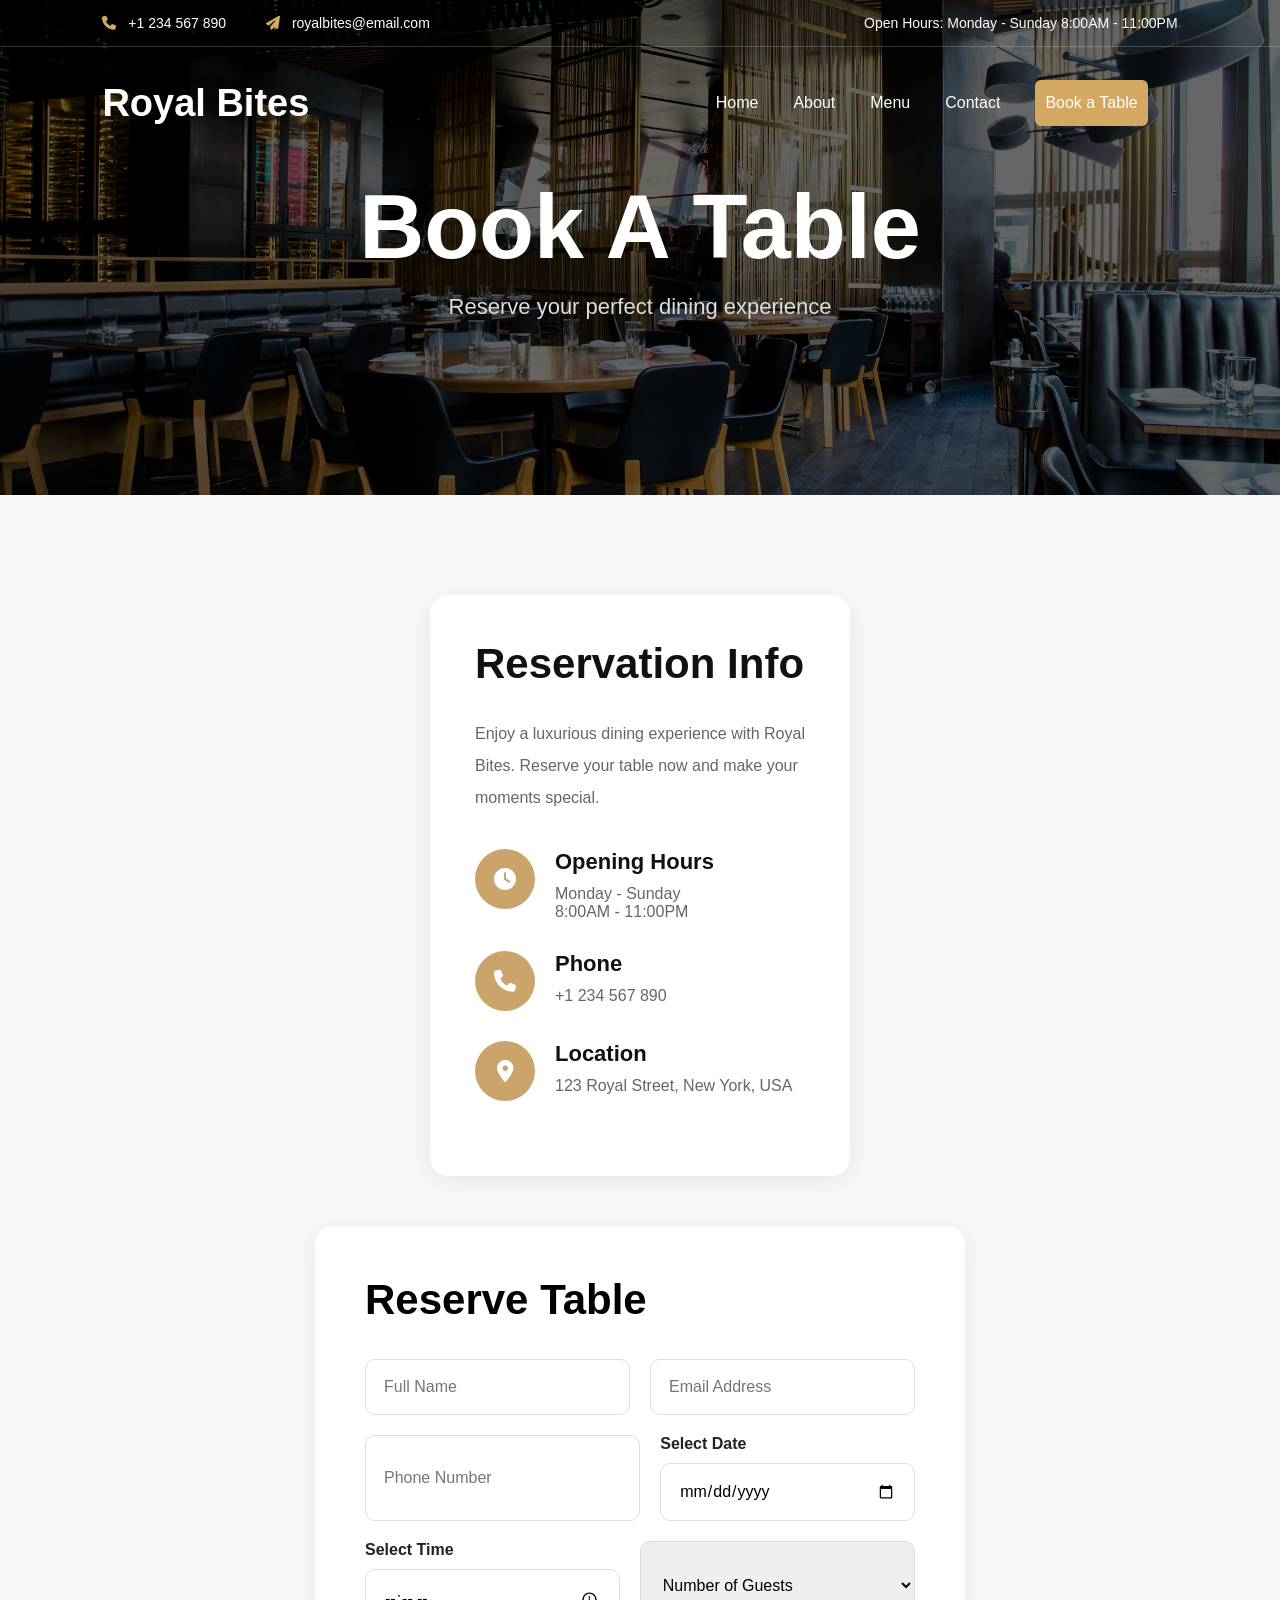
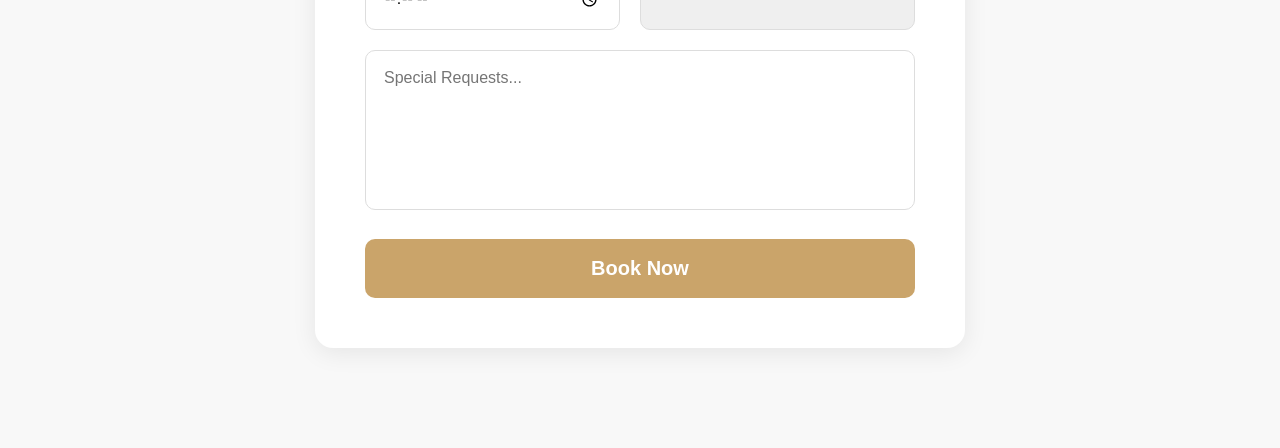
==== commit 3496c35f: "changes" ====
--- a/booktable.html
+++ b/booktable.html
@@ -186,15 +186,25 @@
             placeholder="Phone Number"
             required>
 
-            <input type="date"
-            required>
+            <div class="input-box">
+
+                <label>Select Date</label>
+            
+                <input type="date" required>
+            
+            </div>
 
         </div>
 
         <div class="form-row">
 
-            <input type="time"
-            required>
+            <div class="input-box">
+
+                <label>Select Time</label>
+            
+                <input type="time" required>
+            
+            </div>
 
             <select required>
 
--- a/style.css
+++ b/style.css
@@ -2229,15 +2229,18 @@
 
       align-items:center;
 
-      padding:50px 5%;
+      padding:90px 20px 50px;
   }
 
   .checkout-box{
 
       width:100%;
-      max-width:400px;
-
-      min-height:auto;
+
+      max-width:100%;
+
+      padding:30px 20px;
+
+      border-radius:16px;
   }
 
 }
@@ -2771,16 +2774,21 @@
 
     padding:80px 8%;
 }
+
 .checkout-box{
 
-    background:#fff;
-    width:500px;
-    min-height:580px;
-    padding:35px;
-
-    border-radius:12px;
-
-    box-shadow:0 5px 20px rgba(0,0,0,0.08);
+  background:#fff;
+
+  width:100%;
+  max-width:500px;
+
+  min-height:580px;
+
+  padding:35px;
+
+  border-radius:12px;
+
+  box-shadow:0 5px 20px rgba(0,0,0,0.08);
 }
 #order-summary{
 
@@ -3316,4 +3324,21 @@
       font-size:16px;
   }
 
+}
+.input-box{
+
+  width:100%;
+}
+
+.input-box label{
+
+  display:block;
+
+  font-size:16px;
+
+  font-weight:600;
+
+  color:#222;
+
+  margin-bottom:10px;
 }
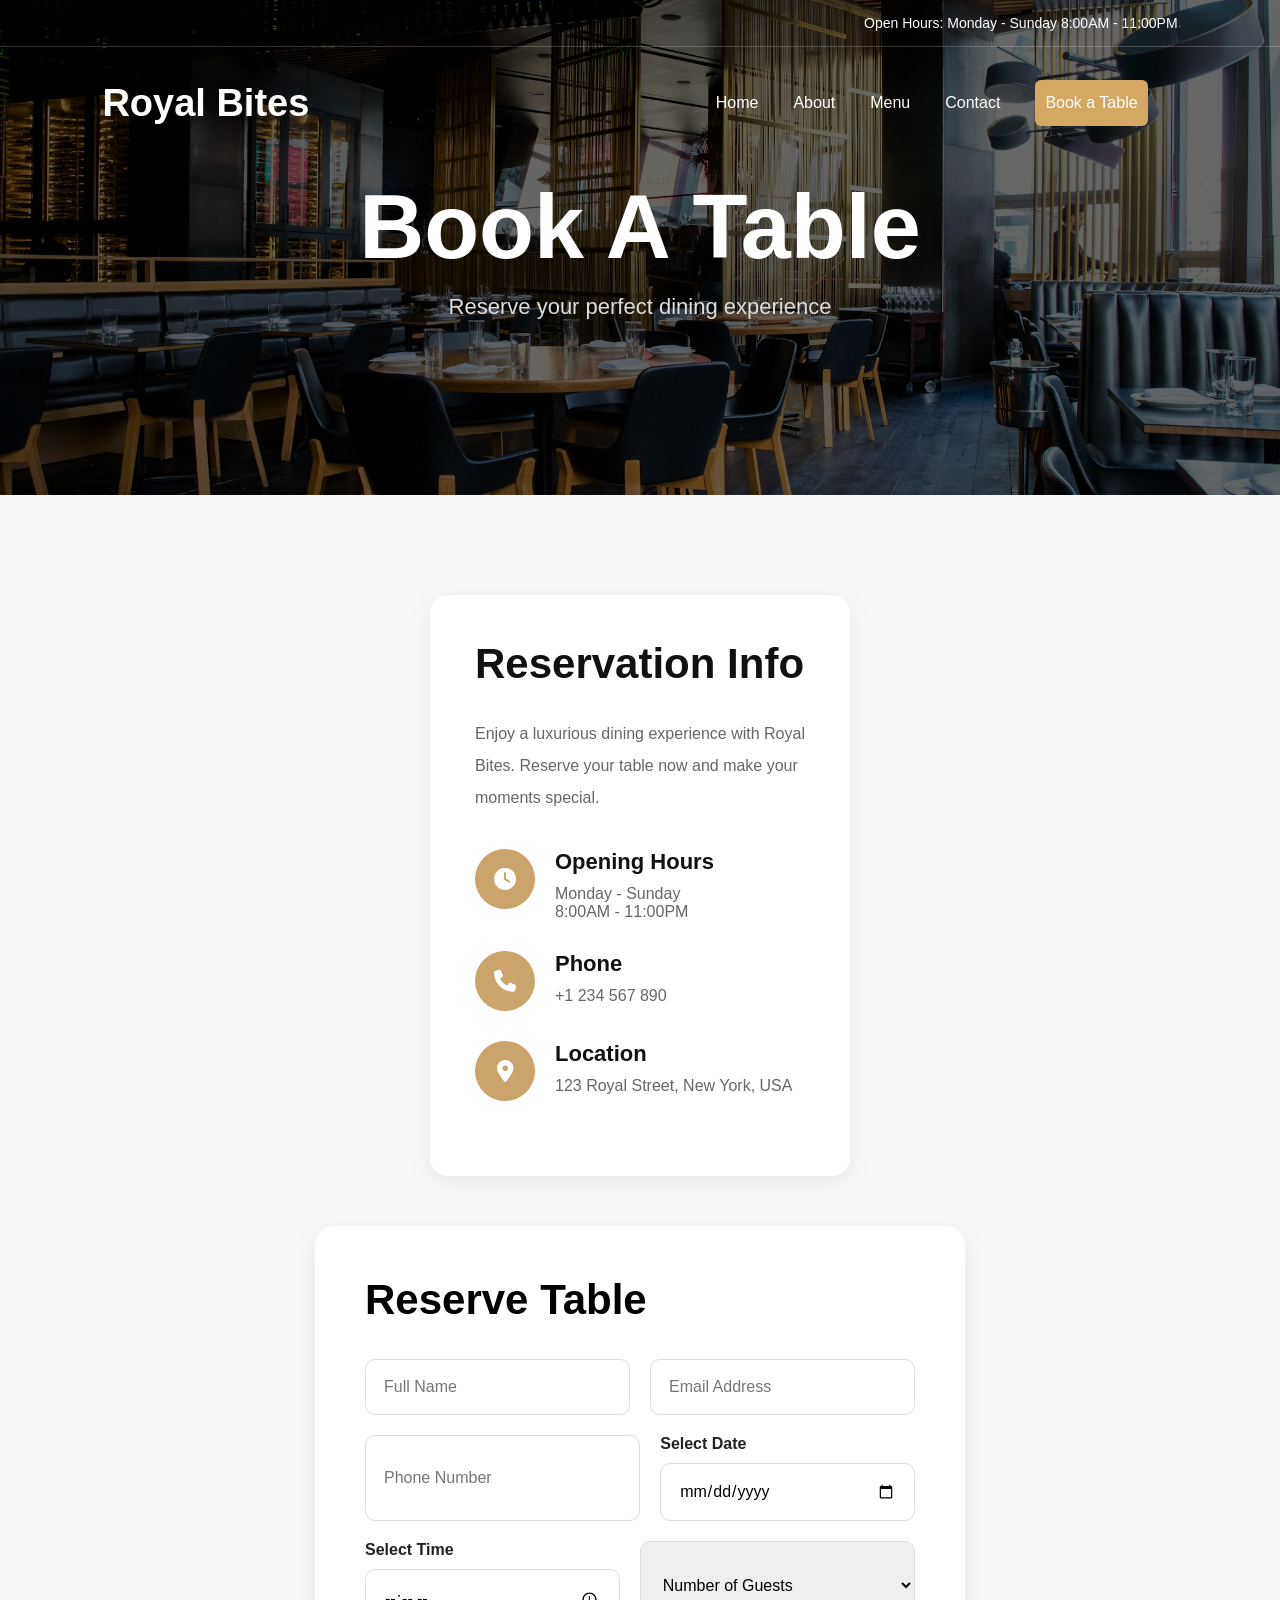
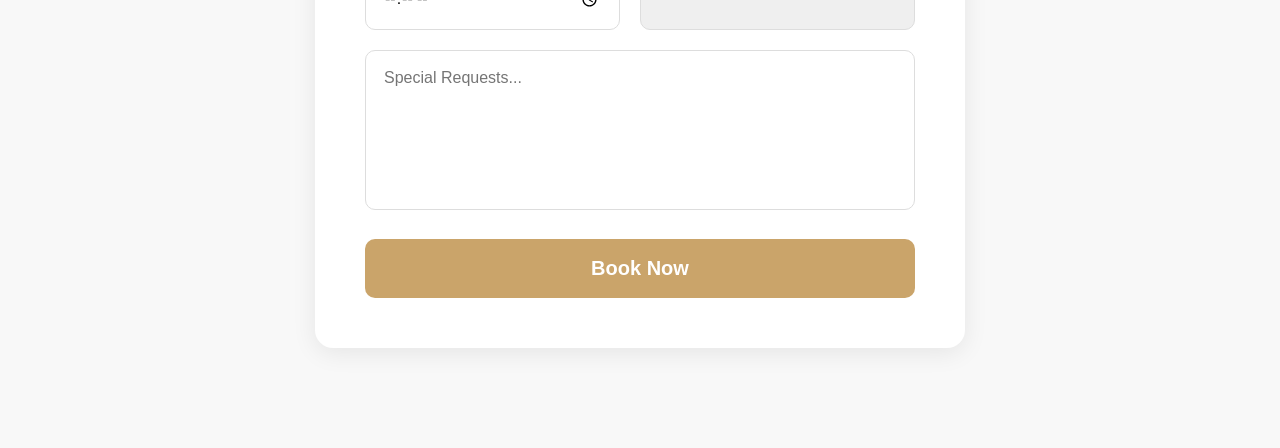
==== commit 431e617d: "changes" ====
--- a/booktable.html
+++ b/booktable.html
@@ -18,15 +18,9 @@
 
         <div class="top-info">
     
-          <span>
-            <i class="fa-solid fa-phone"></i>
-            +1 234 567 890
-          </span>
-    
-          <span>
-            <i class="fa-solid fa-paper-plane"></i>
-            royalbites@email.com
-          </span>
+         
+    
+         
     
         </div>
     
--- a/style.css
+++ b/style.css
@@ -1957,26 +1957,45 @@
 
   .testimonial-title{
 
-      margin-bottom:40px;
-  }
-
-  .testimonial-title span{
-
-      font-size:85px;
-
-      top:-30px;
-
-      width:100%;
-
-      text-align:center;
-  }
-
-  .testimonial-title h2{
-
-      font-size:58px;
-
-      line-height:65px;
-  }
+    position:relative;
+
+    text-align:center;
+
+    margin-bottom:70px;
+
+    padding-top:30px;
+}
+
+.testimonial-title span{
+
+  font-size:65px;
+
+  position:absolute;
+
+  left:50%;
+
+  top:0;
+
+  transform:translateX(-50%);
+
+  white-space:nowrap;
+
+
+
+  z-index:1;
+}
+.testimonial-title h2{
+
+  position:relative;
+
+  z-index:2;
+
+  font-size:52px;
+
+  line-height:1.1;
+
+  margin-top:35px;
+}
 
   .testimonial-card{
 
@@ -2028,6 +2047,20 @@
   }
 
 }
+@media(max-width:480px){
+
+  .testimonial-title span{
+
+      font-size:50px;
+  }
+
+  .testimonial-title h2{
+
+      font-size:40px;
+  }
+
+}
+
 @media(max-width:991px){
 
   .hamburger{
